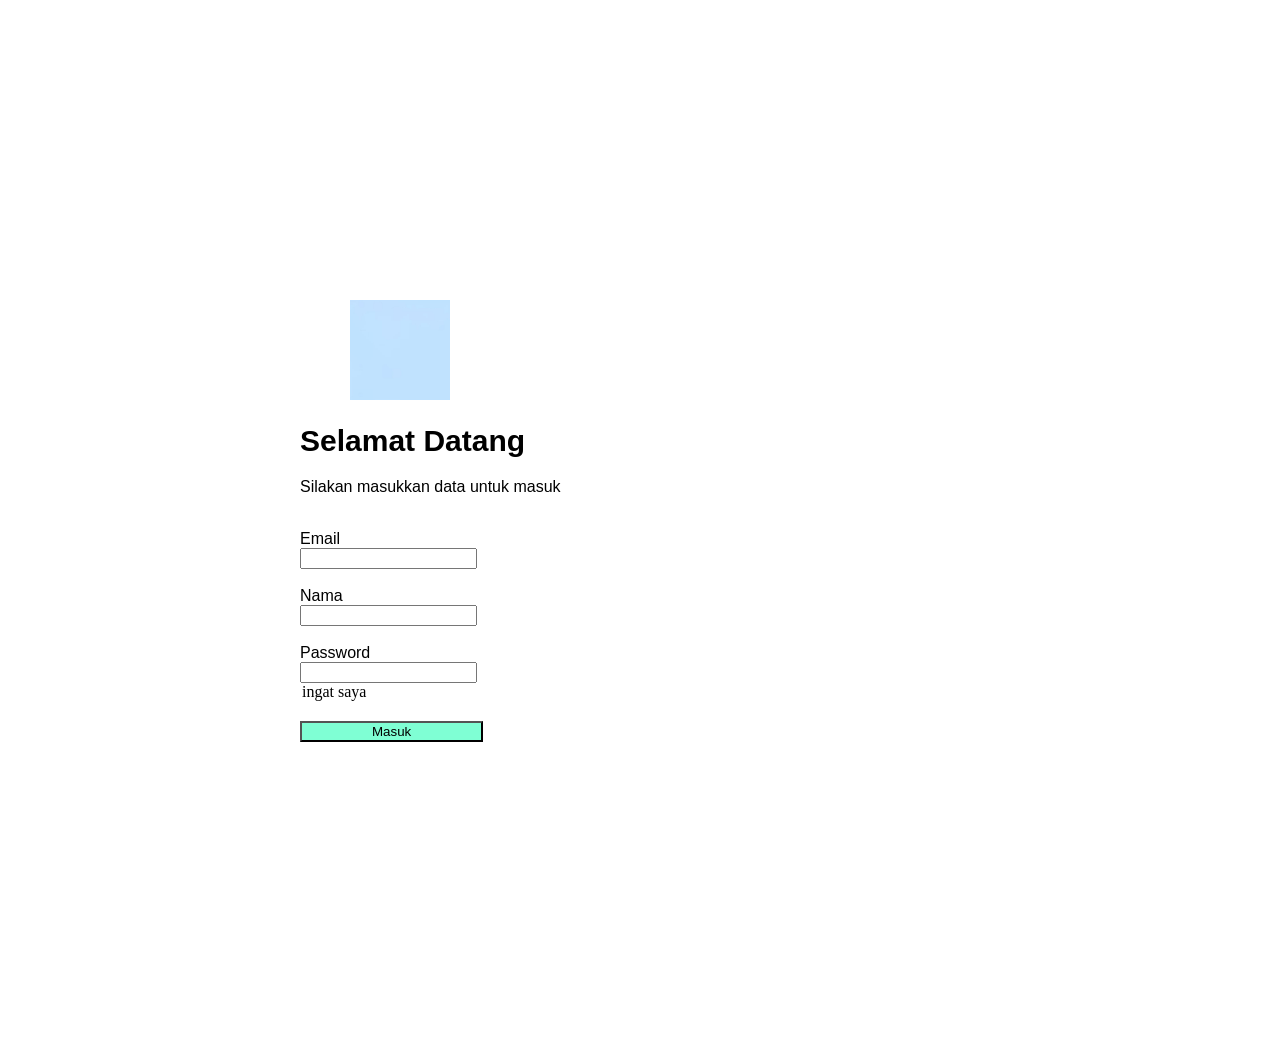
==== Kuis1Pemweb/index.html @ 9610f831 "Add files via upload" ====
<!DOCTYPE html>
<html lang="en">
<head>
    <meta charset="UTF-8">
    <meta name="viewport" content="width=device-width, initial-scale=1.0">
    <title>Document</title>
</head>

<link rel="stylesheet" href="style.css">

<body>
    
    <img src="icon.jpg">
    <h1> Selamat Datang </h1>
    <p> Silakan masukkan data untuk masuk</p>
    
    <br>
    <form action="submit.php" method="post" target="_blank">
        <a>Email</a>
        <br>
        <label for="email"></label>
        <input type="email" id="email" name="email" required/>

        <br>
        <br>

        <a>Nama</a>
        <br>
        <label for="nama"></label>
        <input type="text" id="nama" name="nama" required/>

        <br>
        <br>

        <a>Password</a>
        <br>
        <label for="password"></label>
        <input type="password" id="password" name="password" required/>

        <br>
        
        <option>ingat saya</option> 
        <br>
        <button>Masuk</button>


    </form>
    
</body>
</html>
---- Kuis1Pemweb/style.css ----
body{
   margin: 300px;
    
}

img{
    width: 100px;
    height: 100px;
    padding-left: 50px;

}

a{
    font-family:'Franklin Gothic', 'Arial Narrow', Arial, sans-serif ;
}

p{
    font-family:   Arial, sans-serif;
}



h1{
    font-family: 'Franklin Gothic Medium', 'Arial Narrow', Arial, sans-serif;
    font-size: 30px;
}

button{
    padding-left: 70px;
    padding-right: 70px;
    background-color:aquamarine;
    font-style: color:white;
    
}
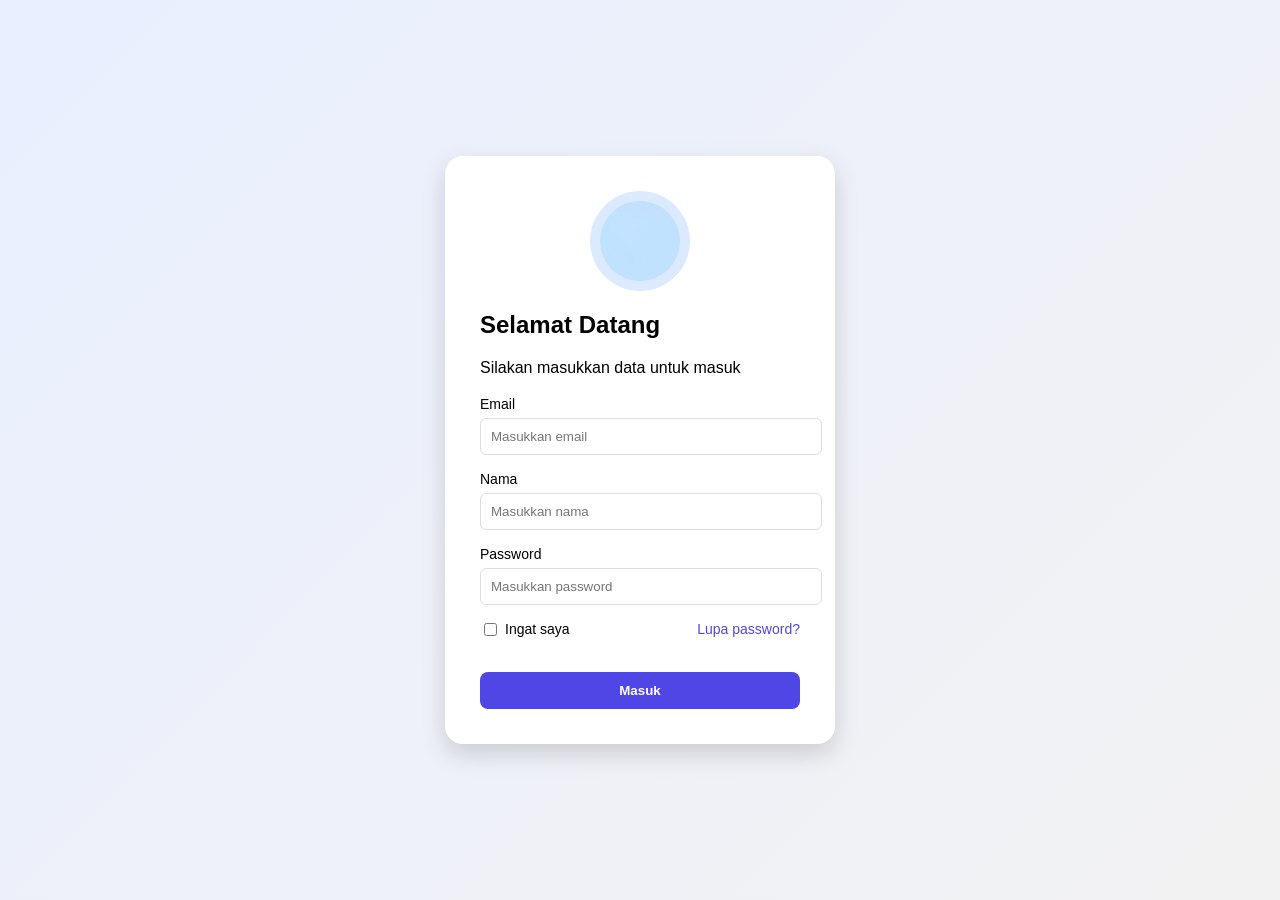
==== commit 7d2be817: "Add files via upload" ====
--- a/Kuis1Pemweb/index.html
+++ b/Kuis1Pemweb/index.html
@@ -1,50 +1,48 @@
 <!DOCTYPE html>
-<html lang="en">
+<html lang="id">
 <head>
-    <meta charset="UTF-8">
-    <meta name="viewport" content="width=device-width, initial-scale=1.0">
-    <title>Document</title>
+<meta charset="UTF-8">
+<title>Form Login</title>
+<link rel="stylesheet" href="style.css">
 </head>
 
-<link rel="stylesheet" href="style.css">
+<body>
 
-<body>
-    
-    <img src="icon.jpg">
-    <h1> Selamat Datang </h1>
-    <p> Silakan masukkan data untuk masuk</p>
-    
-    <br>
-    <form action="submit.php" method="post" target="_blank">
-        <a>Email</a>
-        <br>
-        <label for="email"></label>
-        <input type="email" id="email" name="email" required/>
+<div class="box">
 
-        <br>
-        <br>
+<img src="icon.jpg" class="logo">
 
-        <a>Nama</a>
-        <br>
-        <label for="nama"></label>
-        <input type="text" id="nama" name="nama" required/>
+<h2>Selamat Datang</h2>
+<a>Silakan masukkan data untuk masuk</a>
+<br>
+<br>
+<form>
 
-        <br>
-        <br>
+<label>Email</label>
+<input type="email" placeholder="Masukkan email">
 
-        <a>Password</a>
-        <br>
-        <label for="password"></label>
-        <input type="password" id="password" name="password" required/>
+<label>Nama</label>
 
-        <br>
-        
-        <option>ingat saya</option> 
-        <br>
-        <button>Masuk</button>
+<input type="text" placeholder="Masukkan nama">
 
+<label>Password</label>
 
-    </form>
-    
+<input type="password" placeholder="Masukkan password">
+
+<div class="opsi">
+    <label class="ingat">
+        <input type="checkbox"> Ingat saya
+    </label>
+
+    <a class="lupa">Lupa password?</a>
+</div>
+<br>
+
+<button type="submit">Masuk</button>
+
+</form>
+
+</div>
+
 </body>
 </html>
--- a/Kuis1Pemweb/style.css
+++ b/Kuis1Pemweb/style.css
@@ -1,35 +1,107 @@
+body{
+font-family: Arial, sans-serif;
+background: linear-gradient(135deg,#e9efff,#f2f2f2);
+display: flex;
+justify-content: center;
+align-items: center;
+height: 100vh;
+margin: 0;
+}
 
-body{
-   margin: 300px;
-    
+.box{
+background: white;
+padding: 35px;
+width: 320px;
+border-radius: 18px;
+box-shadow: 0 10px 25px rgba(0,0,0,0.15);
+text-align: left;
+}
+
+.selamat{
+font-size: 26px;
+font-weight: bold;
+margin-bottom: 5px;
+}
+
+p{
+color: #666;
+font-size: 14px;
+margin-bottom: 20px;
 }
 
 img{
-    width: 100px;
-    height: 100px;
-    padding-left: 50px;
-
+width: 80px;
+height: 80px;
+border-radius: 50%;
+margin: auto;
+display: block;
+margin-bottom: 15px;
+background: #dbeafe;
+padding: 10px;
 }
 
-a{
-    font-family:'Franklin Gothic', 'Arial Narrow', Arial, sans-serif ;
+input[type="text"],
+input[type="email"],
+input[type="password"]{
+width: 100%;
+padding: 10px;
+margin: 5px 0 15px 0;
+border: 1px solid #ddd;
+border-radius: 6px;
+transition: 0.2s;
 }
 
-p{
-    font-family:   Arial, sans-serif;
+input:focus{
+outline: none;
+border-color: #4f46e5;
+box-shadow: 0 0 3px #4f46e5;
 }
 
+input[type="checkbox"]{
+width: auto;
+}
 
+label{
+font-size: 14px;
+font-weight: 500;
+}
 
-h1{
-    font-family: 'Franklin Gothic Medium', 'Arial Narrow', Arial, sans-serif;
-    font-size: 30px;
+.opsi{
+display: flex;
+justify-content: space-between;
+align-items: center;
+margin-bottom: 15px;
+}
+
+.ingat{
+display: flex;
+align-items: center;
+gap: 5px;
+font-size: 14px;
+}
+
+.lupa{
+font-size: 14px;
+color: #4f46e5;
+text-decoration: none;
+}
+
+.lupa:hover{
+text-decoration: underline;
 }
 
 button{
-    padding-left: 70px;
-    padding-right: 70px;
-    background-color:aquamarine;
-    font-style: color:white;
-    
+width: 100%;
+padding: 11px;
+background: #4f46e5;
+color: white;
+border: none;
+border-radius: 8px;
+cursor: pointer;
+font-weight: bold;
+transition: 0.2s;
+}
+
+button:hover{
+background: #4338ca;
 }
